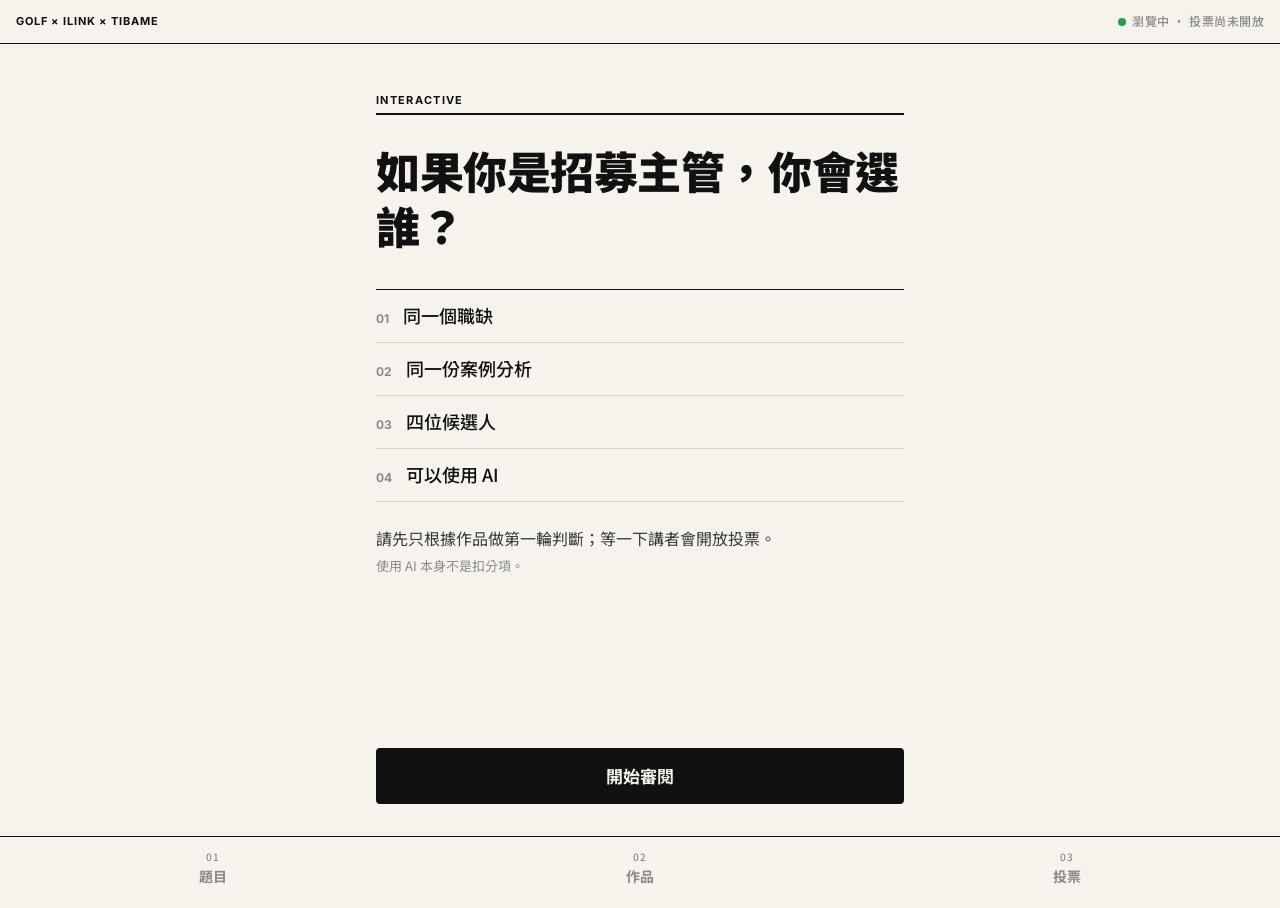
==== index.html @ cf718fe1 "ilink-vote MVP: audience app, presenter console, sanitized case assets, supabase schema Co-Authored-" ====
<!DOCTYPE html>
<html lang="zh-Hant">
<head>
  <meta charset="utf-8">
  <meta name="viewport" content="width=device-width, initial-scale=1, viewport-fit=cover">
  <meta name="theme-color" content="#F6F3EC">
  <meta name="robots" content="noindex">
  <title>你會選誰？｜AI 無法取代的能力</title>
  <link rel="preconnect" href="https://fonts.googleapis.com">
  <link rel="preconnect" href="https://fonts.gstatic.com" crossorigin>
  <link href="https://fonts.googleapis.com/css2?family=Noto+Sans+TC:wght@400;500;700;900&family=Inter:wght@500;700&display=swap" rel="stylesheet">
  <link rel="stylesheet" href="css/app.css">
  <link rel="icon" href="data:image/svg+xml,%3Csvg xmlns='http://www.w3.org/2000/svg' viewBox='0 0 64 64'%3E%3Crect width='64' height='64' fill='%23FFD400'/%3E%3Ctext x='32' y='46' font-size='40' font-family='Helvetica,Arial' font-weight='700' text-anchor='middle' fill='%23111'%3E%3F%3C/text%3E%3C/svg%3E">
</head>
<body>
  <header class="topbar">
    <div class="topbar__event" id="topbar-event">GOLF × iLink × TibaMe</div>
    <div class="topbar__status" id="topbar-status"><span class="dot"></span><span id="topbar-status-text">連線中…</span></div>
  </header>

  <main id="view" class="view" aria-live="polite"></main>

  <nav class="tabs" id="tabs">
    <a href="#/brief" data-tab="brief"><span class="tabs__k">01</span>題目</a>
    <a href="#/cases" data-tab="cases"><span class="tabs__k">02</span>作品</a>
    <a href="#/vote" data-tab="vote"><span class="tabs__k">03</span>投票<span class="tabs__lock" id="vote-lock" aria-hidden="true"></span></a>
  </nav>

  <div class="toast" id="toast" role="status" hidden>
    <span id="toast-text"></span>
    <button type="button" id="toast-btn"></button>
  </div>

  <div class="lightbox" id="lightbox" hidden>
    <button type="button" class="lightbox__close" id="lightbox-close" aria-label="關閉">✕</button>
    <div class="lightbox__scroll"><img id="lightbox-img" alt=""></div>
  </div>

  <script src="config.js"></script>
  <script type="module" src="js/app.js"></script>
</body>
</html>
---- css/app.css ----
/* ─────────────────────────────────────────────────────────────
   Signal System — Yellow  (Visual Handoff v1.1)
   Warm white base · near-black type · yellow only as a signal
   ───────────────────────────────────────────────────────────── */
:root {
  --paper: #F6F3EC;
  --paper-2: #EDE9DF;
  --ink: #111111;
  --ink-2: #3A3A3A;
  --gray: #8A8A8A;
  --line: #111111;
  --line-soft: #D9D4C7;
  --yellow: #FFD400;
  --white: #FFFFFF;
  --danger: #C8321E;

  --font-tc: "Noto Sans TC", "PingFang TC", "Microsoft JhengHei", system-ui, sans-serif;
  --font-en: "Inter", "Helvetica Neue", Helvetica, Arial, sans-serif;

  --gutter: 16px;
  --col: 560px;
  --col-wide: 880px;
  --tabs-h: 64px;
  --top-h: 44px;
  --radius: 4px;
}

* { box-sizing: border-box; }
html { -webkit-text-size-adjust: 100%; }
body {
  margin: 0;
  background: var(--paper);
  color: var(--ink);
  font-family: var(--font-tc);
  font-size: 16px;
  line-height: 1.55;
  padding-bottom: calc(var(--tabs-h) + env(safe-area-inset-bottom));
  -webkit-font-smoothing: antialiased;
}
a { color: inherit; }
button { font: inherit; color: inherit; cursor: pointer; }
img { display: block; max-width: 100%; }
[hidden] { display: none !important; }

/* ── top bar ───────────────────────────────────────────────── */
.topbar {
  position: sticky; top: 0; z-index: 20;
  height: var(--top-h);
  display: flex; align-items: center; justify-content: space-between;
  padding: 0 var(--gutter);
  background: var(--paper);
  border-bottom: 1px solid var(--line);
  font-family: var(--font-en);
  font-size: 11px; font-weight: 700; letter-spacing: .08em; text-transform: uppercase;
}
.topbar__status { display: flex; align-items: center; gap: 6px; color: var(--gray); font-weight: 500; letter-spacing: .04em; text-transform: none; font-family: var(--font-tc); font-size: 12px; }
.topbar__status .dot { width: 8px; height: 8px; border-radius: 50%; background: var(--gray); }
.topbar__status.is-live .dot { background: #1E9E4A; }
.topbar__status.is-open .dot { background: var(--yellow); box-shadow: 0 0 0 2px var(--ink); }
.topbar__status.is-off .dot { background: var(--danger); }

/* ── layout ────────────────────────────────────────────────── */
.view { max-width: var(--col); margin: 0 auto; padding: 28px var(--gutter) 40px; }
.view--wide { max-width: var(--col-wide); }
@media (min-width: 768px) { .view { padding-top: 48px; } }

.eyebrow {
  font-family: var(--font-en); font-size: 11px; font-weight: 700;
  letter-spacing: .12em; text-transform: uppercase; color: var(--ink);
  display: inline-block; border-bottom: 2px solid var(--ink); padding-bottom: 4px; margin: 0 0 20px; white-space: nowrap;
}
h1 { font-size: 28px; line-height: 1.25; font-weight: 900; margin: 0 0 12px; letter-spacing: -.01em; }
h2 { font-size: 20px; font-weight: 700; margin: 0 0 8px; }
.sub { color: var(--ink-2); margin: 0 0 24px; }
.muted { color: var(--gray); font-size: 13px; }
.rule { border: 0; border-top: 1px solid var(--line); margin: 28px 0; }
.rule--soft { border-top-color: var(--line-soft); }
@media (min-width: 768px) { h1 { font-size: 36px; } }

/* ── buttons ───────────────────────────────────────────────── */
.btn {
  display: inline-flex; align-items: center; justify-content: center; gap: 8px;
  width: 100%; min-height: 56px; padding: 0 20px;
  background: var(--ink); color: var(--paper);
  border: 2px solid var(--ink); border-radius: var(--radius);
  font-size: 17px; font-weight: 700; text-decoration: none;
  transition: transform .06s ease;
}
.btn:active { transform: scale(.985); }
.btn--yellow { background: var(--yellow); color: var(--ink); border-color: var(--ink); }
.btn--ghost { background: transparent; color: var(--ink); }
.btn--sm { min-height: 44px; font-size: 15px; width: auto; }
.btn[disabled] { opacity: .35; cursor: not-allowed; }
.btn-row { display: flex; gap: 10px; }
.btn-row .btn { flex: 1; }

/* ── intro ─────────────────────────────────────────────────── */
.intro { min-height: calc(100vh - var(--top-h) - var(--tabs-h) - 80px); display: flex; flex-direction: column; }
.intro h1 { font-size: 34px; margin-top: 8px; }
.intro__setup { list-style: none; padding: 0; margin: 24px 0; border-top: 1px solid var(--line); }
.intro__setup li { padding: 12px 0; border-bottom: 1px solid var(--line-soft); font-size: 18px; font-weight: 500; display: flex; gap: 14px; align-items: baseline; }
.intro__setup li::before { content: counter(item, decimal-leading-zero); counter-increment: item; font-family: var(--font-en); font-size: 12px; font-weight: 700; color: var(--gray); }
.intro__setup { counter-reset: item; }
.intro__note { font-size: 16px; color: var(--ink-2); margin: 0 0 6px; }
.intro__foot { color: var(--gray); font-size: 13px; margin: 0 0 28px; }
.intro .btn { margin-top: auto; }
@media (min-width: 768px) { .intro h1 { font-size: 44px; } }

/* ── brief ─────────────────────────────────────────────────── */
.brief__sec { border-top: 1px solid var(--line); padding: 16px 0 18px; display: grid; grid-template-columns: 56px 1fr; gap: 12px; }
.brief__k { font-weight: 700; font-size: 14px; padding-top: 2px; }
.brief__v { margin: 0; }
.brief__v ul { margin: 0; padding: 0; list-style: none; }
.brief__v li { padding: 4px 0; }
.brief__v li b { font-weight: 700; }
.brief .btn { margin-top: 20px; }

/* ── gallery ───────────────────────────────────────────────── */
.grid { display: grid; grid-template-columns: 1fr 1fr; gap: 12px; }
@media (min-width: 768px) { .grid { grid-template-columns: repeat(4, 1fr); gap: 16px; } }
.card {
  display: flex; flex-direction: column; text-decoration: none;
  background: var(--white); border: 1px solid var(--line);
  min-height: 100%;
}
.card__thumb { aspect-ratio: 16 / 9; overflow: hidden; border-bottom: 1px solid var(--line); background: var(--paper-2); }
.card__thumb img { width: 100%; height: 100%; object-fit: cover; }
.card__body { padding: 12px 12px 14px; display: flex; flex-direction: column; gap: 8px; flex: 1; }
.card__head { display: flex; align-items: baseline; justify-content: space-between; }
.card__idx { font-family: var(--font-en); font-size: 34px; font-weight: 700; line-height: 1; }
.card__pages { font-size: 12px; color: var(--gray); }
.card__tags { display: flex; flex-wrap: wrap; gap: 4px; margin: 0; padding: 0; list-style: none; }
.card__tags li { font-size: 11px; line-height: 1.3; padding: 3px 6px; border: 1px solid var(--line-soft); color: var(--ink-2); }
.card__cta { margin-top: auto; font-size: 13px; font-weight: 700; padding-top: 6px; }
.card__cta::after { content: " →"; }
.gallery__hint { margin-top: 24px; color: var(--gray); font-size: 13px; text-align: center; }

/* ── case viewer ───────────────────────────────────────────── */
.case__head { display: flex; align-items: flex-end; justify-content: space-between; gap: 12px; margin-bottom: 8px; }
.case__idx { font-family: var(--font-en); font-size: 56px; font-weight: 700; line-height: .9; }
.case__meta { text-align: right; font-size: 13px; color: var(--gray); padding-bottom: 6px; }
.case__meta b { color: var(--ink); font-size: 16px; }
.case__sum { color: var(--ink-2); font-size: 14px; margin: 0 0 12px; }
.case__tags { display: flex; flex-wrap: wrap; gap: 6px; margin: 0 0 24px; padding: 0; list-style: none; }
.case__tags li { font-size: 12px; padding: 4px 8px; border: 1px solid var(--line-soft); }

.qr-label { display: flex; justify-content: space-between; align-items: baseline; font-family: var(--font-en); font-size: 11px; font-weight: 700; letter-spacing: .1em; text-transform: uppercase; margin-bottom: 8px; }
.qr-label span:last-child { color: var(--gray); font-weight: 500; letter-spacing: .04em; }

.strip { display: flex; gap: 10px; overflow-x: auto; scroll-snap-type: x mandatory; -webkit-overflow-scrolling: touch; margin: 0 calc(-1 * var(--gutter)); padding: 0 var(--gutter) 6px; scrollbar-width: none; }
.strip::-webkit-scrollbar { display: none; }
.strip__item { flex: 0 0 88%; scroll-snap-align: center; }
@media (min-width: 768px) { .strip__item { flex-basis: 64%; } }
.strip__img { border: 1px solid var(--line); background: var(--paper-2); aspect-ratio: 16 / 9; }
.strip__img img { width: 100%; height: 100%; object-fit: contain; background: var(--white); }
.strip__cap { font-size: 12px; color: var(--ink-2); margin-top: 6px; display: flex; gap: 8px; }
.strip__cap b { font-family: var(--font-en); color: var(--gray); font-weight: 700; }
.strip__dots { display: flex; justify-content: center; gap: 6px; margin: 10px 0 0; }
.strip__dots i { width: 6px; height: 6px; border-radius: 50%; background: var(--line-soft); }
.strip__dots i.is-on { background: var(--ink); }

.pages { display: grid; gap: 12px; margin-top: 8px; }
.page { border: 1px solid var(--line); background: var(--white); }
.page img { width: 100%; aspect-ratio: 16 / 9; object-fit: contain; }
.page__num { font-family: var(--font-en); font-size: 11px; color: var(--gray); padding: 6px 8px; border-top: 1px solid var(--line-soft); }
.case__nav { display: flex; gap: 10px; margin-top: 28px; }
.case__nav .btn { flex: 1; }
.tap-hint { font-size: 12px; color: var(--gray); text-align: center; margin: 8px 0 0; }

/* ── vote ──────────────────────────────────────────────────── */
.q { border-top: 1px solid var(--line); padding: 20px 0 24px; }
.q__k { font-family: var(--font-en); font-size: 11px; font-weight: 700; letter-spacing: .12em; color: var(--gray); margin-bottom: 6px; }
.q__k b { color: var(--ink); }
.q__t { font-size: 20px; font-weight: 700; margin: 0 0 14px; line-height: 1.35; }
.opts { display: grid; grid-template-columns: repeat(4, 1fr); gap: 8px; }
.opt {
  aspect-ratio: 1 / 1; display: flex; align-items: center; justify-content: center;
  background: var(--white); border: 2px solid var(--ink); border-radius: var(--radius);
  font-family: var(--font-en); font-size: 32px; font-weight: 700;
  transition: background .08s ease;
}
.opt[aria-pressed="true"] { background: var(--yellow); }
.opt:disabled { opacity: .45; cursor: default; }
.chips { display: flex; flex-wrap: wrap; gap: 8px; }
.chip { padding: 10px 14px; background: var(--white); border: 2px solid var(--ink); border-radius: 999px; font-size: 15px; font-weight: 500; }
.chip[aria-pressed="true"] { background: var(--yellow); }
.chip:disabled { opacity: .45; cursor: default; }
.vote__prompt { color: var(--ink-2); margin: 4px 0 20px; }
.vote__err { color: var(--danger); font-size: 14px; margin: 12px 0 0; }
.vote__summary { border: 2px solid var(--ink); padding: 16px; margin: 20px 0; background: var(--white); }
.vote__summary dl { margin: 0; display: grid; grid-template-columns: auto 1fr; gap: 6px 14px; }
.vote__summary dt { font-family: var(--font-en); font-size: 11px; font-weight: 700; letter-spacing: .1em; color: var(--gray); padding-top: 4px; }
.vote__summary dd { margin: 0; font-weight: 700; font-family: var(--font-en); font-size: 18px; }
.vote__summary dd.tc { font-family: var(--font-tc); font-size: 15px; font-weight: 500; }
.locked { text-align: center; padding: 48px 0; }
.locked__icon { width: 56px; height: 56px; margin: 0 auto 20px; border: 2px solid var(--ink); border-radius: 50%; display: flex; align-items: center; justify-content: center; font-family: var(--font-en); font-weight: 700; }

/* ── results ───────────────────────────────────────────────── */
.bars { display: grid; gap: 10px; }
.bar { display: grid; grid-template-columns: 32px 1fr 64px; align-items: center; gap: 10px; }
.bar__k { font-family: var(--font-en); font-size: 22px; font-weight: 700; }
.bar__track { height: 26px; background: var(--paper-2); border: 1px solid var(--line-soft); }
.bar__fill { height: 100%; background: var(--ink); width: 0; transition: width .5s ease; }
.bar__v { font-family: var(--font-en); font-size: 13px; text-align: right; }
.bar__v b { display: block; font-size: 16px; }
.bignums { display: grid; grid-template-columns: repeat(4, 1fr); gap: 8px; }
.bignum { border: 1px solid var(--line); background: var(--white); padding: 12px 6px; text-align: center; }
.bignum__k { font-family: var(--font-en); font-size: 14px; font-weight: 700; color: var(--gray); }
.bignum__v { font-family: var(--font-en); font-size: 28px; font-weight: 700; line-height: 1.1; }
.bignum__v small { font-size: 14px; }
.bignum__n { font-size: 11px; color: var(--gray); }
.results__n { font-family: var(--font-en); font-size: 13px; color: var(--gray); margin: 0 0 16px; }
.results__wait { margin-top: 32px; text-align: center; color: var(--gray); font-size: 14px; }
.results__wait::before { content: ""; display: block; width: 32px; margin: 0 auto 10px; border-top: 2px solid var(--ink); }

/* ── reveal ────────────────────────────────────────────────── */
.rv { display: grid; grid-template-columns: 1fr 1fr; gap: 12px; }
@media (min-width: 768px) { .rv { grid-template-columns: repeat(4, 1fr); gap: 16px; } }
.rcard { border: 1px solid var(--line); background: var(--white); min-height: 210px; display: flex; flex-direction: column; padding: 12px 12px 14px; position: relative; }
.rcard__idx { font-family: var(--font-en); font-size: 34px; font-weight: 700; line-height: 1; }
.rcard__sum { font-size: 12px; color: var(--gray); margin-top: 6px; }
.rcard__body { margin-top: 12px; display: none; flex-direction: column; gap: 8px; }
.rcard.is-open .rcard__body { display: flex; }
.rcard.is-open .rcard__sum { display: none; }
.rcard__path { font-size: 12px; color: var(--ink-2); font-family: var(--font-en); }
.rcard__label { display: inline-block; align-self: flex-start; background: var(--ink); color: var(--paper); font-weight: 700; font-size: 15px; padding: 6px 10px; }
.rcard__sublabel { font-size: 11px; color: var(--gray); margin-top: -4px; }
.rcard__why { font-size: 13px; line-height: 1.5; }
.rcard__line { font-size: 13px; font-weight: 700; margin-top: auto; padding-top: 8px; border-top: 1px solid var(--line-soft); }
.rcard.is-flip { animation: flip .45s ease; }
@keyframes flip {
  0% { background: var(--yellow); transform: rotateY(90deg); }
  50% { background: var(--yellow); transform: rotateY(0); }
  100% { background: var(--white); }
}
.rcard__wait { margin-top: auto; padding-top: 12px; font-size: 12px; color: var(--gray); }
.reveal__closing { margin-top: 24px; background: var(--yellow); border: 2px solid var(--ink); padding: 18px; font-size: 19px; font-weight: 900; line-height: 1.35; }

/* ── bridge ────────────────────────────────────────────────── */
.bridge { min-height: calc(100vh - var(--top-h) - var(--tabs-h) - 80px); display: flex; flex-direction: column; justify-content: center; }
.bridge__line { font-size: 26px; font-weight: 900; letter-spacing: .02em; line-height: 1.4; }
.bridge__en { font-family: var(--font-en); font-size: 12px; font-weight: 700; letter-spacing: .12em; color: var(--gray); margin-top: 10px; }
.bridge__line b { background: var(--yellow); padding: 0 4px; }
.bridge__note { color: var(--gray); margin-top: 24px; }

/* ── tabs ──────────────────────────────────────────────────── */
.tabs {
  position: fixed; left: 0; right: 0; bottom: 0; z-index: 20;
  height: calc(var(--tabs-h) + env(safe-area-inset-bottom));
  padding-bottom: env(safe-area-inset-bottom);
  display: grid; grid-template-columns: repeat(3, 1fr);
  background: var(--paper); border-top: 1px solid var(--line);
}
.tabs a { display: flex; flex-direction: column; align-items: center; justify-content: center; gap: 2px; text-decoration: none; font-family: var(--font-tc); font-size: 14px; font-weight: 700; color: var(--gray); position: relative; }
.tabs a.is-active { color: var(--ink); }
.tabs a.is-active::after { content: ""; position: absolute; top: 0; left: 20%; right: 20%; border-top: 3px solid var(--ink); }
.tabs__k { font-size: 10px; font-weight: 500; letter-spacing: .1em; }
.tabs__lock { display: none; width: 8px; height: 8px; border-radius: 50%; background: var(--yellow); border: 1px solid var(--ink); position: absolute; top: 12px; right: calc(50% - 26px); }
.tabs a.is-open .tabs__lock { display: block; }
.tabs.is-hidden { display: none; }

/* ── toast ─────────────────────────────────────────────────── */
.toast {
  position: fixed; left: var(--gutter); right: var(--gutter); bottom: calc(var(--tabs-h) + 12px + env(safe-area-inset-bottom)); z-index: 30;
  display: flex; align-items: center; justify-content: space-between; gap: 12px;
  background: var(--ink); color: var(--paper); padding: 12px 14px; font-size: 14px; font-weight: 500;
  max-width: var(--col); margin: 0 auto;
}
.toast button { background: var(--yellow); color: var(--ink); border: 0; padding: 8px 12px; font-weight: 700; font-size: 14px; white-space: nowrap; }

/* ── lightbox ──────────────────────────────────────────────── */
.lightbox { position: fixed; inset: 0; z-index: 40; background: rgba(17,17,17,.96); }
.lightbox__scroll { position: absolute; inset: 0; overflow: auto; display: flex; align-items: center; justify-content: center; padding: 8px; }
.lightbox__scroll img { max-width: 100%; max-height: 100%; object-fit: contain; }
.lightbox__close { position: absolute; top: 12px; right: 12px; z-index: 1; width: 40px; height: 40px; background: var(--paper); border: 0; font-size: 18px; font-weight: 700; }
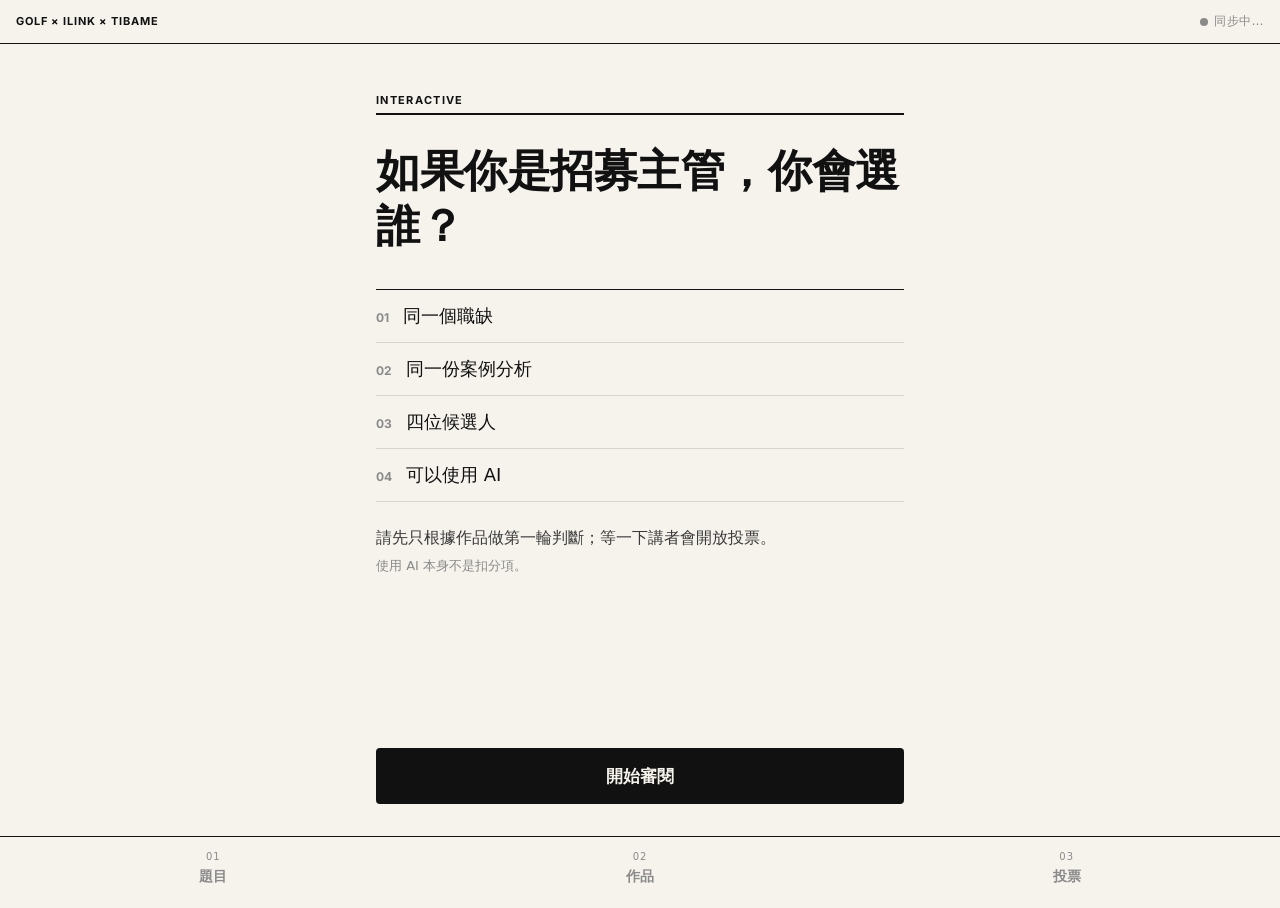
==== commit af03f257: "Mobile performance: system CJK font, 900px image variants with srcset, prefetch next likely images C" ====
--- a/index.html
+++ b/index.html
@@ -8,7 +8,7 @@
   <title>你會選誰？｜AI 無法取代的能力</title>
   <link rel="preconnect" href="https://fonts.googleapis.com">
   <link rel="preconnect" href="https://fonts.gstatic.com" crossorigin>
-  <link href="https://fonts.googleapis.com/css2?family=Noto+Sans+TC:wght@400;500;700;900&family=Inter:wght@500;700&display=swap" rel="stylesheet">
+  <link href="https://fonts.googleapis.com/css2?family=Inter:wght@500;700&display=swap" rel="stylesheet">
   <link rel="stylesheet" href="css/app.css">
   <link rel="icon" href="data:image/svg+xml,%3Csvg xmlns='http://www.w3.org/2000/svg' viewBox='0 0 64 64'%3E%3Crect width='64' height='64' fill='%23FFD400'/%3E%3Ctext x='32' y='46' font-size='40' font-family='Helvetica,Arial' font-weight='700' text-anchor='middle' fill='%23111'%3E%3F%3C/text%3E%3C/svg%3E">
 </head>
--- a/css/app.css
+++ b/css/app.css
@@ -14,7 +14,7 @@
   --white: #FFFFFF;
   --danger: #C8321E;
 
-  --font-tc: "Noto Sans TC", "PingFang TC", "Microsoft JhengHei", system-ui, sans-serif;
+  --font-tc: "PingFang TC", "Noto Sans TC", "Noto Sans CJK TC", "Microsoft JhengHei", -apple-system, system-ui, sans-serif;
   --font-en: "Inter", "Helvetica Neue", Helvetica, Arial, sans-serif;
 
   --gutter: 16px;
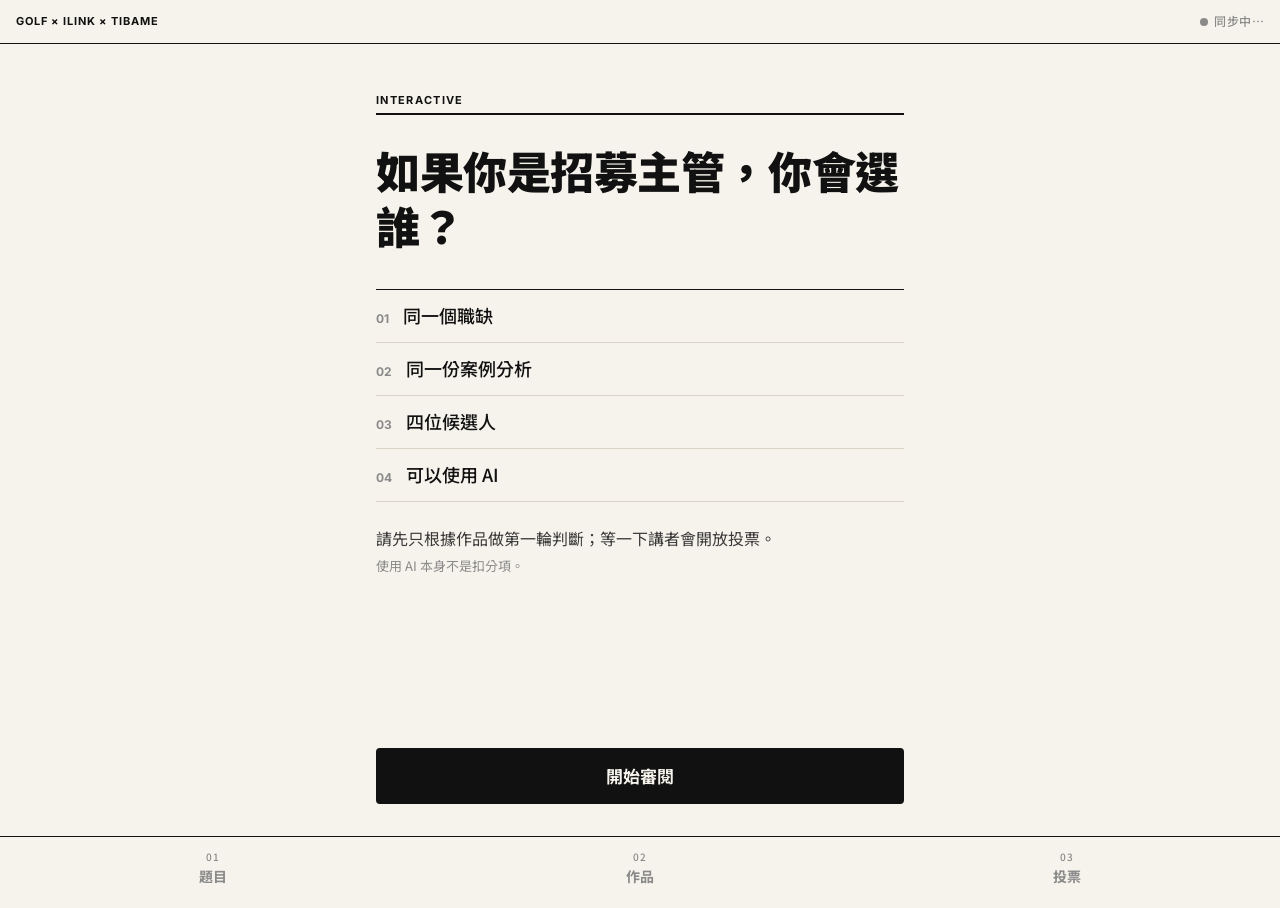
==== commit 208db695: "Headings: single 900-weight Noto Sans TC webfont, body stays on system font Co-Authored-By: Claude O" ====
--- a/index.html
+++ b/index.html
@@ -8,7 +8,7 @@
   <title>你會選誰？｜AI 無法取代的能力</title>
   <link rel="preconnect" href="https://fonts.googleapis.com">
   <link rel="preconnect" href="https://fonts.gstatic.com" crossorigin>
-  <link href="https://fonts.googleapis.com/css2?family=Inter:wght@500;700&display=swap" rel="stylesheet">
+  <link href="https://fonts.googleapis.com/css2?family=Inter:wght@500;700&family=Noto+Sans+TC:wght@900&display=swap" rel="stylesheet">
   <link rel="stylesheet" href="css/app.css">
   <link rel="icon" href="data:image/svg+xml,%3Csvg xmlns='http://www.w3.org/2000/svg' viewBox='0 0 64 64'%3E%3Crect width='64' height='64' fill='%23FFD400'/%3E%3Ctext x='32' y='46' font-size='40' font-family='Helvetica,Arial' font-weight='700' text-anchor='middle' fill='%23111'%3E%3F%3C/text%3E%3C/svg%3E">
 </head>
--- a/css/app.css
+++ b/css/app.css
@@ -16,6 +16,7 @@
 
   --font-tc: "PingFang TC", "Noto Sans TC", "Noto Sans CJK TC", "Microsoft JhengHei", -apple-system, system-ui, sans-serif;
   --font-en: "Inter", "Helvetica Neue", Helvetica, Arial, sans-serif;
+  --font-display: "Noto Sans TC", "PingFang TC", "Noto Sans CJK TC", "Microsoft JhengHei", -apple-system, system-ui, sans-serif; /* headings only: one 900 weight webfont */
 
   --gutter: 16px;
   --col: 560px;
@@ -69,7 +70,7 @@
   letter-spacing: .12em; text-transform: uppercase; color: var(--ink);
   display: inline-block; border-bottom: 2px solid var(--ink); padding-bottom: 4px; margin: 0 0 20px; white-space: nowrap;
 }
-h1 { font-size: 28px; line-height: 1.25; font-weight: 900; margin: 0 0 12px; letter-spacing: -.01em; }
+h1 { font-family: var(--font-display); font-size: 28px; line-height: 1.25; font-weight: 900; margin: 0 0 12px; letter-spacing: -.01em; }
 h2 { font-size: 20px; font-weight: 700; margin: 0 0 8px; }
 .sub { color: var(--ink-2); margin: 0 0 24px; }
 .muted { color: var(--gray); font-size: 13px; }
@@ -171,7 +172,7 @@
 .q { border-top: 1px solid var(--line); padding: 20px 0 24px; }
 .q__k { font-family: var(--font-en); font-size: 11px; font-weight: 700; letter-spacing: .12em; color: var(--gray); margin-bottom: 6px; }
 .q__k b { color: var(--ink); }
-.q__t { font-size: 20px; font-weight: 700; margin: 0 0 14px; line-height: 1.35; }
+.q__t { font-family: var(--font-display); font-size: 20px; font-weight: 900; margin: 0 0 14px; line-height: 1.35; }
 .opts { display: grid; grid-template-columns: repeat(4, 1fr); gap: 8px; }
 .opt {
   aspect-ratio: 1 / 1; display: flex; align-items: center; justify-content: center;
@@ -234,11 +235,11 @@
   100% { background: var(--white); }
 }
 .rcard__wait { margin-top: auto; padding-top: 12px; font-size: 12px; color: var(--gray); }
-.reveal__closing { margin-top: 24px; background: var(--yellow); border: 2px solid var(--ink); padding: 18px; font-size: 19px; font-weight: 900; line-height: 1.35; }
+.reveal__closing { font-family: var(--font-display); margin-top: 24px; background: var(--yellow); border: 2px solid var(--ink); padding: 18px; font-size: 19px; font-weight: 900; line-height: 1.35; }
 
 /* ── bridge ────────────────────────────────────────────────── */
 .bridge { min-height: calc(100vh - var(--top-h) - var(--tabs-h) - 80px); display: flex; flex-direction: column; justify-content: center; }
-.bridge__line { font-size: 26px; font-weight: 900; letter-spacing: .02em; line-height: 1.4; }
+.bridge__line { font-family: var(--font-display); font-size: 26px; font-weight: 900; letter-spacing: .02em; line-height: 1.4; }
 .bridge__en { font-family: var(--font-en); font-size: 12px; font-weight: 700; letter-spacing: .12em; color: var(--gray); margin-top: 10px; }
 .bridge__line b { background: var(--yellow); padding: 0 4px; }
 .bridge__note { color: var(--gray); margin-top: 24px; }
